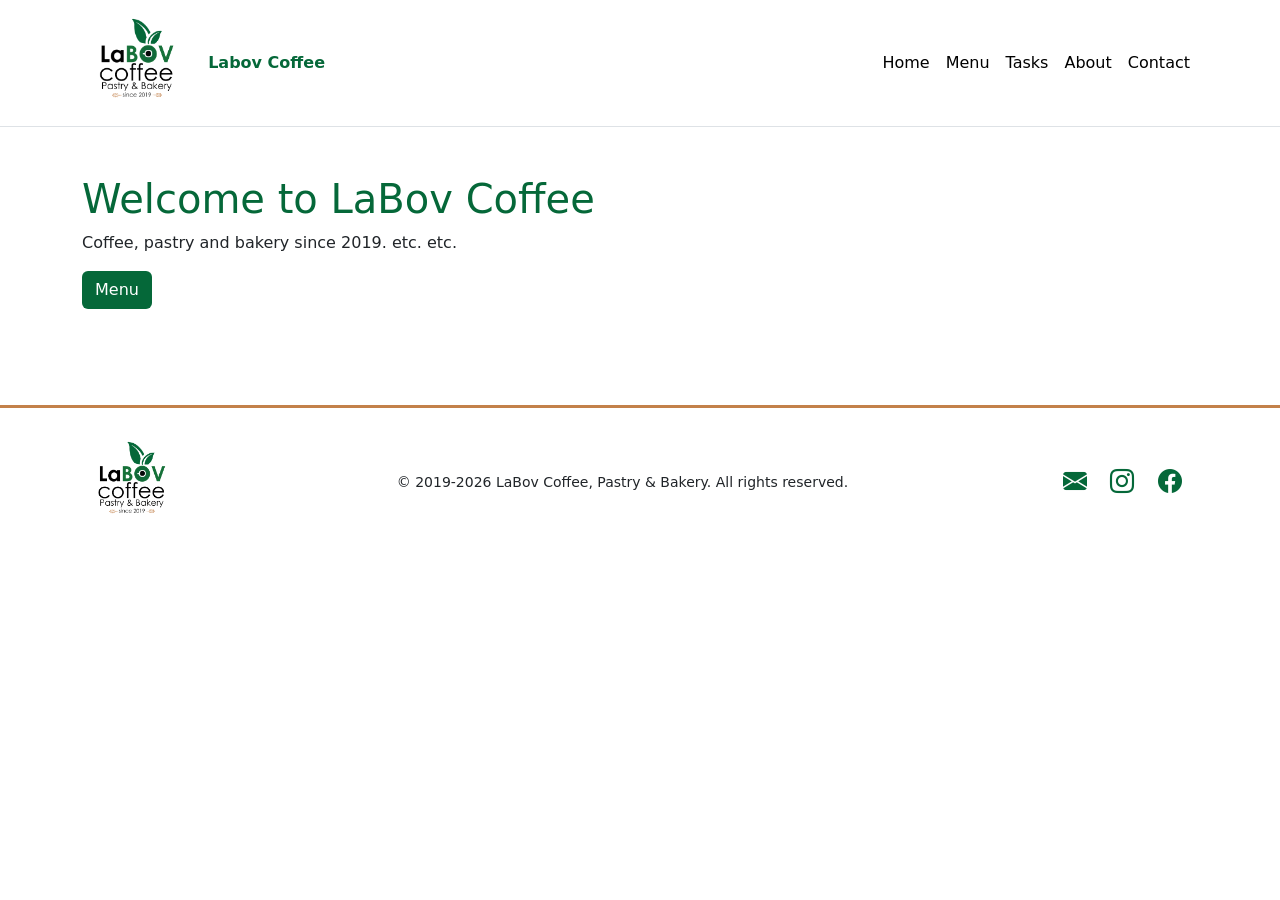
==== index.html @ b862be47 "Header_Footer to js" ====
<!DOCTYPE html>
<html lang="en">
<head>
    <meta charset="UTF-8">
    <meta name="viewport" content="width=device-width, initial-scale=1.0">
    <meta name="description" content="LaBov Coffee, Pastry & Bakery since 2019.">
    <meta name="author" content="Sava Boga">
    <title>LaBov Coffee</title>

    <!--Bootstrap css & cnd-->
    <link href="https://cdn.jsdelivr.net/npm/bootstrap@5.3.3/dist/css/bootstrap.min.css" rel="stylesheet">
    <link href="https://cdn.jsdelivr.net/npm/bootstrap-icons@1.11.3/font/bootstrap-icons.css" rel="stylesheet">

    <script src="https://cdn.jsdelivr.net/npm/bootstrap@5.3.3/dist/js/bootstrap.bundle.min.js" defer></script>
    <script src="js/layout.js" defer></script>
    <!-- pare to diko sou css-->
    <link href="css/style.css" rel="stylesheet">

</head>
<body>
    <!--it takes it from layout.js-->
    <header id="site-header"></header>

    <main class="container py-5">
        <h1 class="text-labov">Welcome to LaBov Coffee</h1>
        <p> Coffee, pastry and bakery since 2019. etc. etc.</p>
        <a href="menu.html" class="btn btn-menu">Menu</a>
    </main>
    <!--it takes it from layout.js-->
    <footer id="site-footer" class="bg-white"><!--<footer class="labov-footer bg-white py-4 mt-5">--></footer>

</body>
</html>
---- css/style.css ----
/* naming the colors*/
:root {
    --labov_green: #056839;
    --labov_green_light: #167139;
    --labov_gold: #c3814a;
    --labov_black: #000000;
}
.text-labov {
    color: var(--labov_green);
}
.text-gold {
    color: var(--labov_gold);
}

.btn-menu {
    background-color: var(--labov_green);
    color: #ffffff;
}
.btn-menu:hover {
    background-color: var(--labov_green_light);
    border-color: var(--labov_gold);
    color: #ffffff;
}

/*header*/
#site-header {
    position:sticky;
    top: 0;
    z-index:1020;
}

.labov-navbar .nav-link {
    color: var(--labov_black);
}

.labov-navbar .nav-link:hover {
    color: var(--labov_green_light);
}

.labov-navbar .nav-link.active {
    color: var(--labov_green);
    font-weight: bold;
    border-bottom: 2.5px solid var(--labov_gold);
}

/*footer*/
#site-footer {
    border-top: 3px solid var(--labov_gold);
    padding: 1.5rem 0;
    margin-top: 3rem;
}

.footer-link {
    color: var(--labov_green);
}

.footer-link:hover {
    color: var(--labov_gold);
}
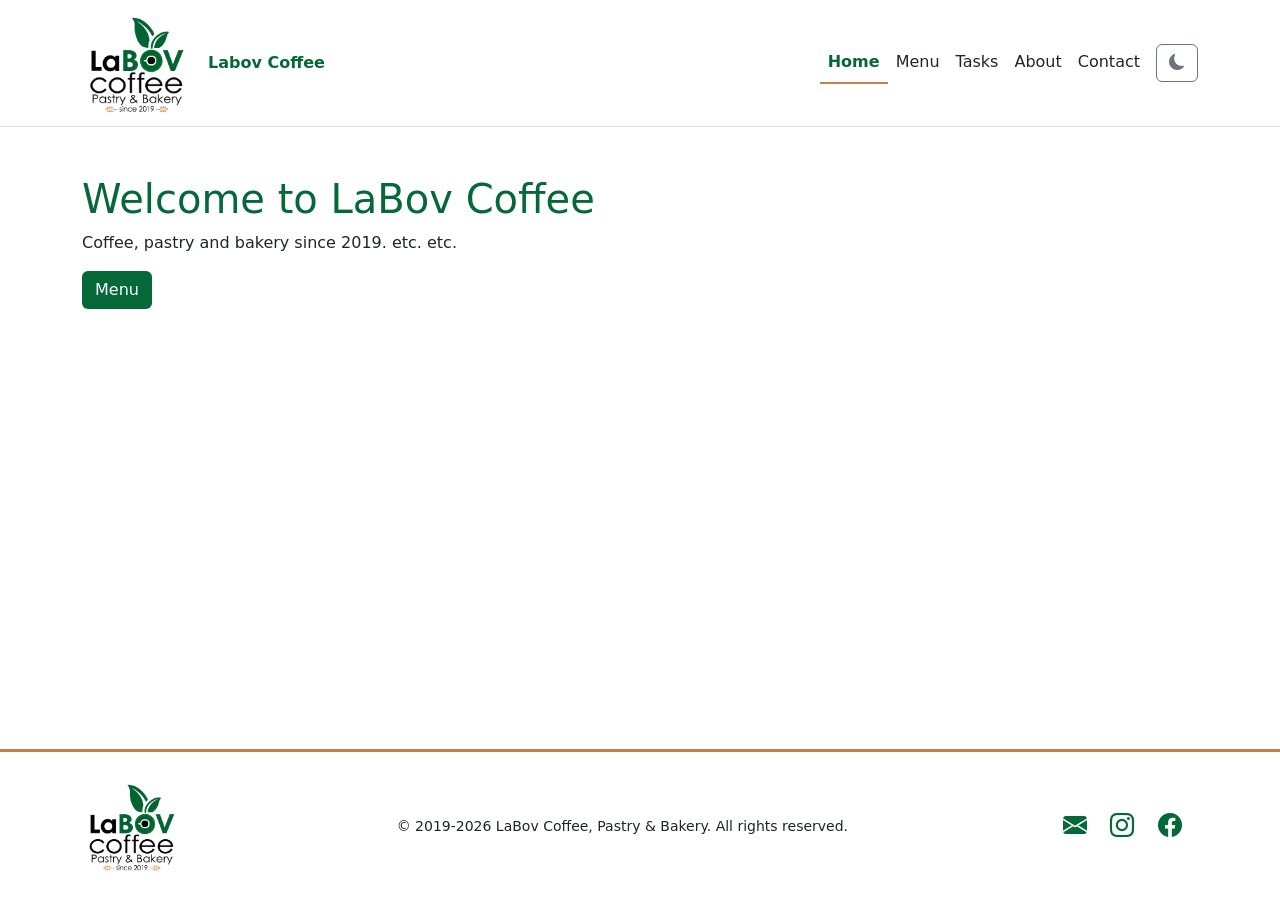
==== commit 5dcc6177: "Dark Mode Implementation" ====
--- a/index.html
+++ b/index.html
@@ -5,15 +5,19 @@
     <meta name="viewport" content="width=device-width, initial-scale=1.0">
     <meta name="description" content="LaBov Coffee, Pastry & Bakery since 2019.">
     <meta name="author" content="Sava Boga">
+
+    <!--logo on top-->
     <title>LaBov Coffee</title>
 
     <!--Bootstrap css & cnd-->
     <link href="https://cdn.jsdelivr.net/npm/bootstrap@5.3.3/dist/css/bootstrap.min.css" rel="stylesheet">
     <link href="https://cdn.jsdelivr.net/npm/bootstrap-icons@1.11.3/font/bootstrap-icons.css" rel="stylesheet">
+    <script src="https://cdn.jsdelivr.net/npm/bootstrap@5.3.3/dist/js/bootstrap.bundle.min.js" defer></script>
 
-    <script src="https://cdn.jsdelivr.net/npm/bootstrap@5.3.3/dist/js/bootstrap.bundle.min.js" defer></script>
+    <!-- retrieve our own js-->
     <script src="js/layout.js" defer></script>
-    <!-- pare to diko sou css-->
+
+    <!-- retrieve our own css-->
     <link href="css/style.css" rel="stylesheet">
 
 </head>
@@ -27,7 +31,7 @@
         <a href="menu.html" class="btn btn-menu">Menu</a>
     </main>
     <!--it takes it from layout.js-->
-    <footer id="site-footer" class="bg-white"><!--<footer class="labov-footer bg-white py-4 mt-5">--></footer>
+    <footer id="site-footer"></footer>
 
 </body>
 </html>
--- a/css/style.css
+++ b/css/style.css
@@ -5,9 +5,15 @@
     --labov_gold: #c3814a;
     --labov_black: #000000;
 }
+
 .text-labov {
     color: var(--labov_green);
 }
+
+[data-bs-theme="dark"] .text-labov {
+    color: var(--labov_green);
+}
+
 .text-gold {
     color: var(--labov_gold);
 }
@@ -22,6 +28,7 @@
     color: #ffffff;
 }
 
+
 /*header*/
 #site-header {
     position:sticky;
@@ -30,11 +37,15 @@
 }
 
 .labov-navbar .nav-link {
-    color: var(--labov_black);
+    color: var(--bs-body-color);
 }
 
 .labov-navbar .nav-link:hover {
     color: var(--labov_green_light);
+}
+
+[data-bs-theme="dark"] .labov-navbar .nav-link:hover {
+    color: var(--labov_gold);
 }
 
 .labov-navbar .nav-link.active {
@@ -43,8 +54,13 @@
     border-bottom: 2.5px solid var(--labov_gold);
 }
 
-/*footer*/
+[data-theme="dark"] .labov-navbar .nav-link.active {
+    color: var(--labov_gold);
+}
+
+/* footer */
 #site-footer {
+    background-color: var(--bs-body-bg);
     border-top: 3px solid var(--labov_gold);
     padding: 1.5rem 0;
     margin-top: 3rem;
@@ -56,4 +72,15 @@
 
 .footer-link:hover {
     color: var(--labov_gold);
+}
+
+/* push the footer to the end*/
+body {
+    display: flex;
+    flex-direction: column;
+    min-height: 100vh;
+}
+
+main {
+    flex-grow: 1;
 }
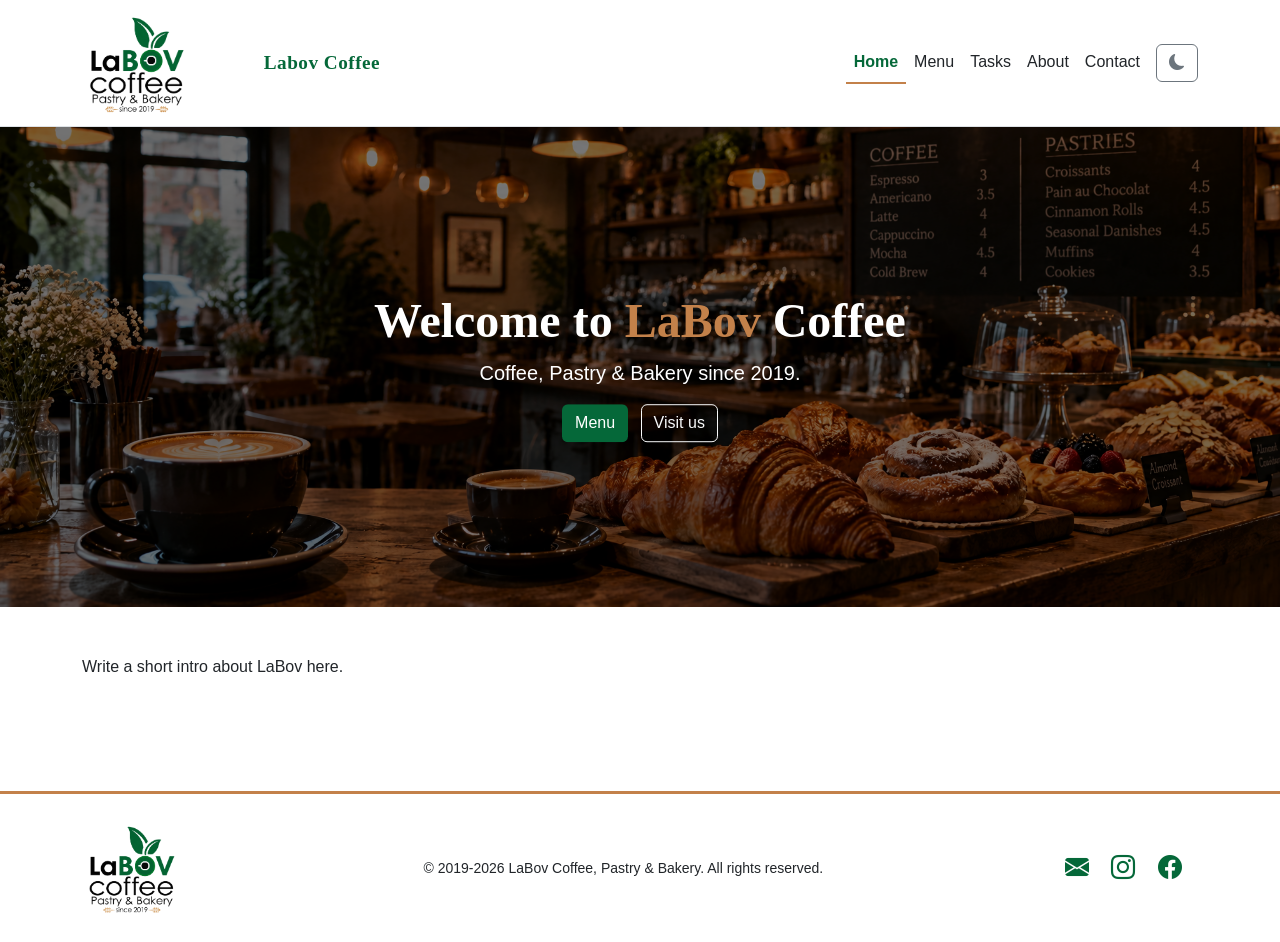
==== commit f89601b6: "Index Banner and Polishing" ====
--- a/index.html
+++ b/index.html
@@ -25,10 +25,24 @@
     <!--it takes it from layout.js-->
     <header id="site-header"></header>
 
-    <main class="container py-5">
-        <h1 class="text-labov">Welcome to LaBov Coffee</h1>
-        <p> Coffee, pastry and bakery since 2019. etc. etc.</p>
-        <a href="menu.html" class="btn btn-menu">Menu</a>
+    <main>
+        <!--Banner-->
+        <section class="position-relative">
+            <img src="img/banner.png" class="img-fluid w-100 d-block" alt="Coffee and pastries at LaBov Coffee">
+            <!--dark layer -->
+            <div class="banner position-absolute top-0 start-0 w-100 h-100"></div>
+            <!--centered-->
+            <div class="position-absolute top-50 start-50 translate-middle text-center text-white w-100 px-3">
+                <h1 class="display-5 fw-bold">Welcome to <span class="text-gold">LaBov</span> Coffee</h1>
+                <p class="lead d-none d-md-block">Coffee, Pastry & Bakery since 2019.</p>
+                <a href="menu.html" class="btn btn-menu me-2">Menu</a>
+                <a href="contact.html" class="btn btn-outline-light">Visit us</a>
+            </div>
+        </section>
+
+        <section class="container py-5">
+            <p> Write a short intro about LaBov here. </p>
+        </section>
     </main>
     <!--it takes it from layout.js-->
     <footer id="site-footer"></footer>
--- a/css/style.css
+++ b/css/style.css
@@ -11,7 +11,7 @@
 }
 
 [data-bs-theme="dark"] .text-labov {
-    color: var(--labov_green);
+    color: var(--labov_green_light);
 }
 
 .text-gold {
@@ -28,12 +28,28 @@
     color: #ffffff;
 }
 
+/* banner */
+
+.banner {
+    background-color: #00000080;
+}
+
 
 /*header*/
 #site-header {
     position:sticky;
     top: 0;
     z-index:1020;
+}
+/* text next to logo*/
+
+.labov-navbar .navbar-text {
+    margin-left: 5%;
+
+    font-family: Georgia, serif;
+    font-size: 1.2rem;
+    font-weight: bold;
+    letter-spacing: 0.5px;
 }
 
 .labov-navbar .nav-link {
@@ -54,7 +70,7 @@
     border-bottom: 2.5px solid var(--labov_gold);
 }
 
-[data-theme="dark"] .labov-navbar .nav-link.active {
+[data-bs-theme="dark"] .labov-navbar .nav-link.active {
     color: var(--labov_gold);
 }
 
@@ -83,4 +99,15 @@
 
 main {
     flex-grow: 1;
+}
+
+/*headings*/
+h1, h2, h3 {
+    font-family: Georgia, serif;
+}
+
+/*normal text*/
+/* Normal text */
+body {
+    font-family: Arial, sans-serif;
 }
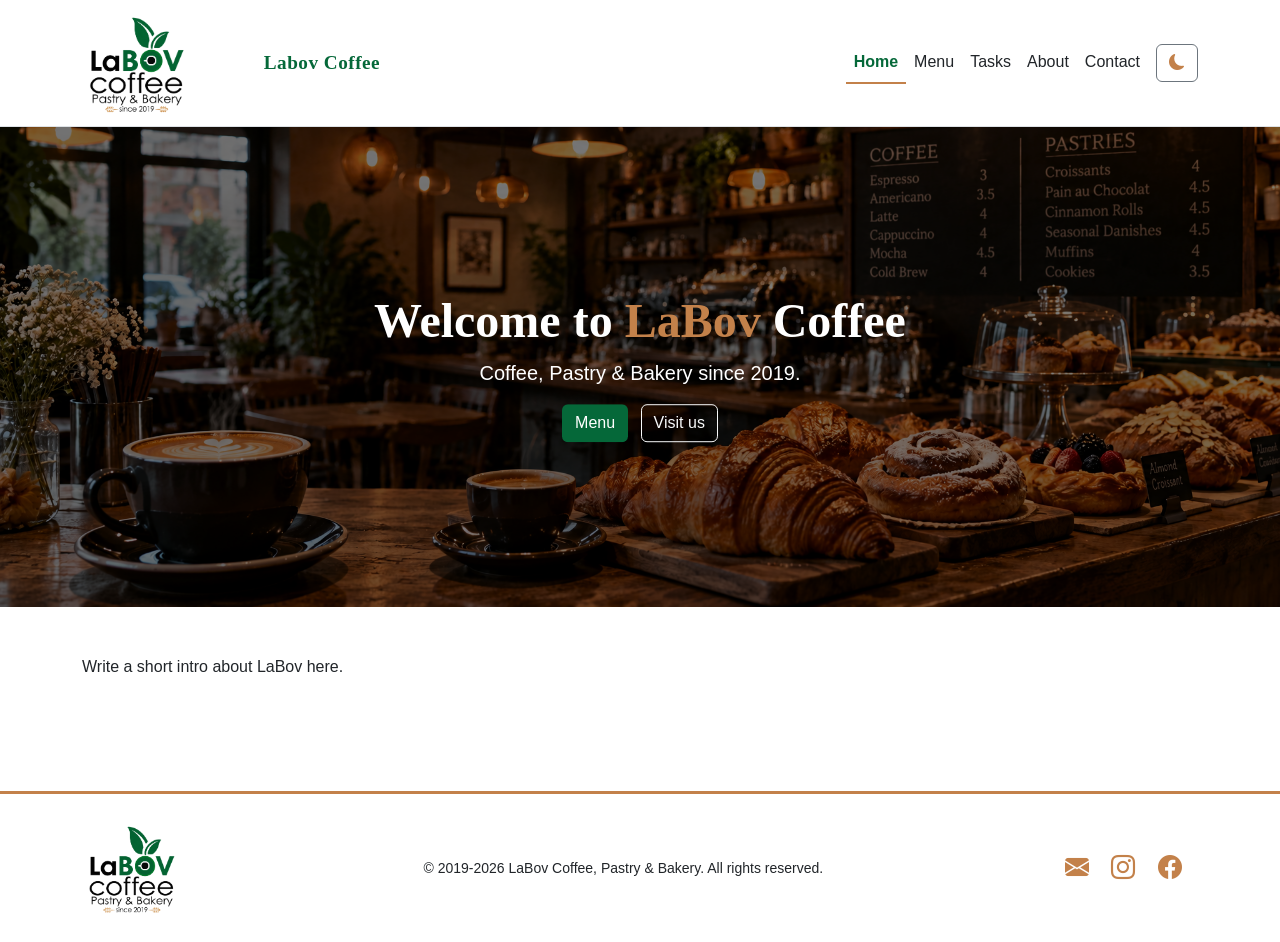
==== commit ebbcb684: "Menu" ====
--- a/index.html
+++ b/index.html
@@ -5,9 +5,7 @@
     <meta name="viewport" content="width=device-width, initial-scale=1.0">
     <meta name="description" content="LaBov Coffee, Pastry & Bakery since 2019.">
     <meta name="author" content="Sava Boga">
-
-    <!--logo on top-->
-    <title>LaBov Coffee</title>
+    <title>Home | LaBov Coffee</title>
 
     <!--Bootstrap css & cnd-->
     <link href="https://cdn.jsdelivr.net/npm/bootstrap@5.3.3/dist/css/bootstrap.min.css" rel="stylesheet">
--- a/css/style.css
+++ b/css/style.css
@@ -4,6 +4,24 @@
     --labov_green_light: #167139;
     --labov_gold: #c3814a;
     --labov_black: #000000;
+}
+
+/* push the footer to the end*/
+body {
+    /*font*/
+    font-family: Arial, sans-serif;
+    display: flex;
+    flex-direction: column;
+    min-height: 100vh;
+}
+
+main {
+    flex-grow: 1;
+}
+
+/*headings*/
+h1, h2, h3 {
+    font-family: Georgia, serif;
 }
 
 .text-labov {
@@ -18,6 +36,7 @@
     color: var(--labov_gold);
 }
 
+/* buttons */
 .btn-menu {
     background-color: var(--labov_green);
     color: #ffffff;
@@ -31,9 +50,8 @@
 /* banner */
 
 .banner {
-    background-color: #00000080;
+    background-color: #00000080; /* the 80 is the alpha value (transparency) */
 }
-
 
 /*header*/
 #site-header {
@@ -45,7 +63,6 @@
 
 .labov-navbar .navbar-text {
     margin-left: 5%;
-
     font-family: Georgia, serif;
     font-size: 1.2rem;
     font-weight: bold;
@@ -74,6 +91,33 @@
     color: var(--labov_gold);
 }
 
+/*Icons in dark/light mode*/
+
+
+.bi,
+.bi.text-gold {
+    color: var(--labov_gold);
+}
+
+[data-bs-theme="dark"] .bi,
+[data-bs-theme="dark"] .bi.text-gold {
+    color: var(--labov_green_light);
+}
+
+/*contact us*/
+
+.opening-hours {
+    line-height: 1.6;
+}
+.opening-hours span {
+    display: inline-block;
+    width: 85px;
+}
+
+.bi-clock-fill {
+    margin-top: 4px;
+}
+
 /* footer */
 #site-footer {
     background-color: var(--bs-body-bg);
@@ -86,28 +130,10 @@
     color: var(--labov_green);
 }
 
+[data-bs-theme="dark"] .footer-link {
+    color: var(--labov_green_light);
+}
+
 .footer-link:hover {
     color: var(--labov_gold);
-}
-
-/* push the footer to the end*/
-body {
-    display: flex;
-    flex-direction: column;
-    min-height: 100vh;
-}
-
-main {
-    flex-grow: 1;
-}
-
-/*headings*/
-h1, h2, h3 {
-    font-family: Georgia, serif;
-}
-
-/*normal text*/
-/* Normal text */
-body {
-    font-family: Arial, sans-serif;
 }
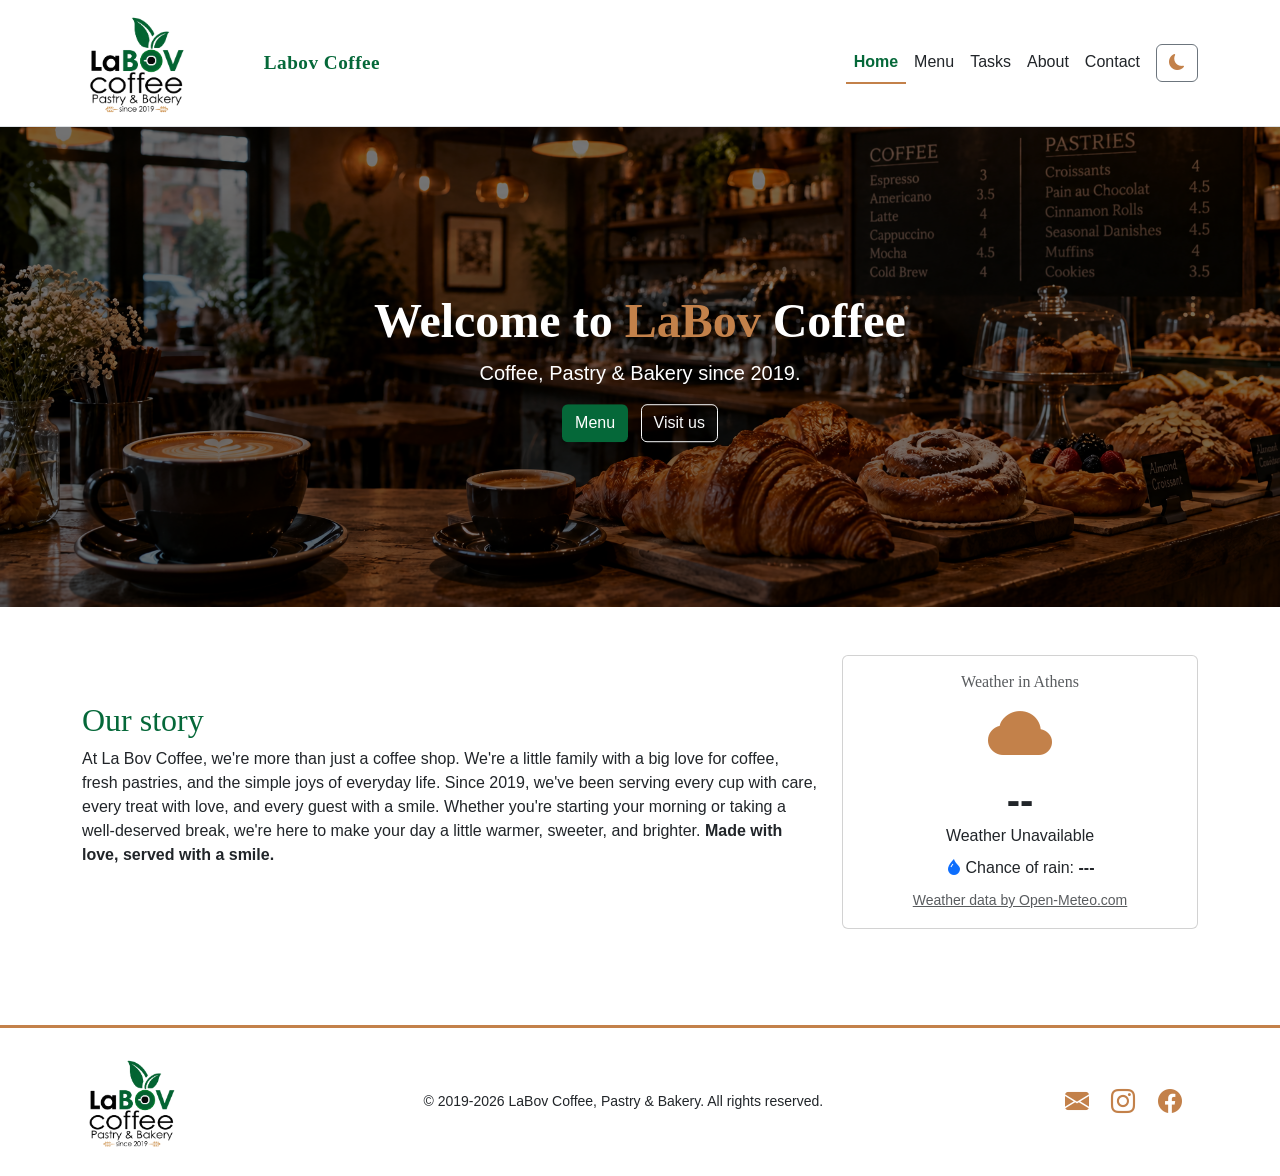
==== commit f5773e97: "Refining Index" ====
--- a/index.html
+++ b/index.html
@@ -14,6 +14,7 @@
 
     <!-- retrieve our own js-->
     <script src="js/layout.js" defer></script>
+    <script src="js/weather.js" defer></script>
 
     <!-- retrieve our own css-->
     <link href="css/style.css" rel="stylesheet">
@@ -37,9 +38,27 @@
                 <a href="contact.html" class="btn btn-outline-light">Visit us</a>
             </div>
         </section>
-
         <section class="container py-5">
-            <p> Write a short intro about LaBov here. </p>
+            <div class="row align-items-center g-4">
+                <div class="col-md-8">
+                    <h2 class="text-labov">Our story</h2>
+                    <p>At La Bov Coffee, we're more than just a coffee shop. We're a little family with a big love for coffee, fresh pastries, and the simple joys of everyday life. Since 2019, we've been serving every cup with care, every treat with love, and every guest with a smile. Whether you're starting your morning or taking a well-deserved break, we're here to make your day a little warmer, sweeter, and brighter. <b>Made with love, served with a smile.</b></p>
+                </div>
+            <!--weather tab-->
+                <div class="col-md-4">
+                    <div class="card text-center">
+                        <div class="card-body">
+                            <h2 class="fs-6 text-body-secondary">Weather in Athens</h2>
+                            <i id="weather_icon" class="bi bi-cloud-fill display-3 text-gold"></i>
+                            <p id="weather_temp" class="display-6 fw-bold mb-0">--</p>
+                            <p id="weather_desc" class="mb-2">Loading...</p>
+                            <p class="mb-2"><i class="bi bi-droplet-fill text-primary me-1"></i>Chance of rain: <strong id="weather_rain">---</strong></p>
+                            <p id="weather_tip" class="small mb-2"></p>
+                            <a href="https://open-meteo.com/" target="_blank" class="small text text-body-secondary">Weather data by Open-Meteo.com</a>
+                        </div>
+                    </div>
+                </div>
+            </div>
         </section>
     </main>
     <!--it takes it from layout.js-->
--- a/css/style.css
+++ b/css/style.css
@@ -93,7 +93,6 @@
 
 /*Icons in dark/light mode*/
 
-
 .bi,
 .bi.text-gold {
     color: var(--labov_gold);
@@ -102,6 +101,27 @@
 [data-bs-theme="dark"] .bi,
 [data-bs-theme="dark"] .bi.text-gold {
     color: var(--labov_green_light);
+}
+
+/*menu*/
+.menu-price {
+    color: var(--labov_green);
+    font-weight: bold;
+    white-space: nowrap;
+}
+
+[data-bs-theme="dark"] .menu-price {
+    color: var(--labov_gold);
+}
+
+.accordion {
+    --bs-accordion-active-color: var(--labov_green);
+    --bs-accordion-active-bg: rgba(5, 104, 57, 0.08);
+}
+
+[data-bs-theme="dark"] .accordion {
+    --bs-accordion-active-color: var(--labov_gold);
+    --bs-accordion-active-bg: rgba(195, 129, 74, 0.12);
 }
 
 /*contact us*/
@@ -117,6 +137,7 @@
 .bi-clock-fill {
     margin-top: 4px;
 }
+
 
 /* footer */
 #site-footer {
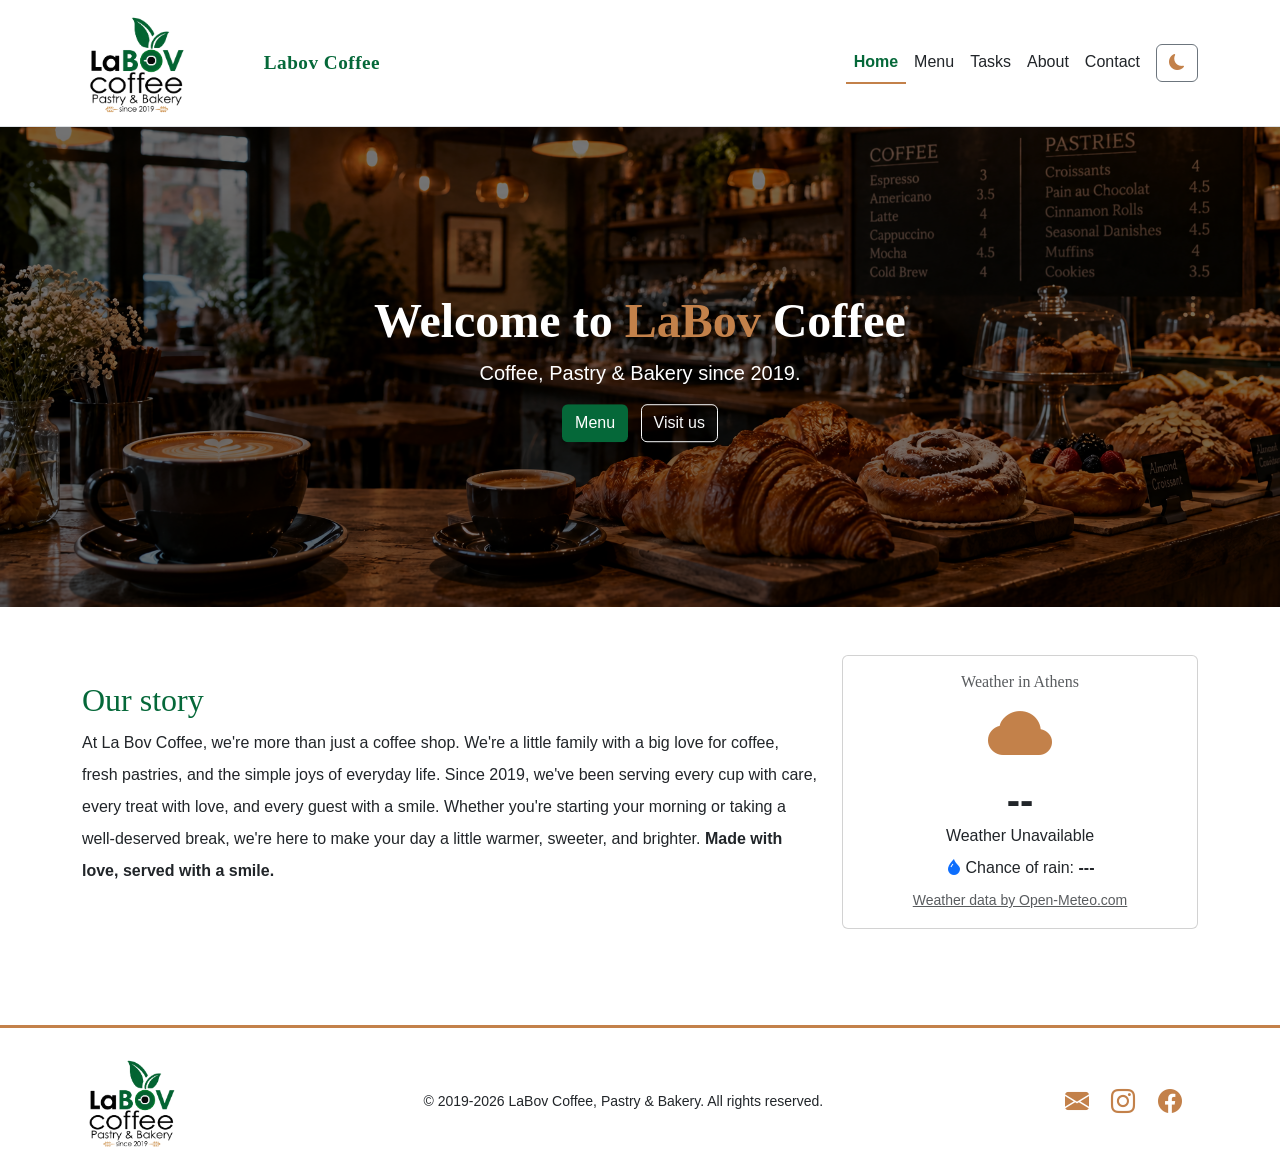
==== commit 02feb5c1: "About page" ====
--- a/index.html
+++ b/index.html
@@ -42,7 +42,7 @@
             <div class="row align-items-center g-4">
                 <div class="col-md-8">
                     <h2 class="text-labov">Our story</h2>
-                    <p>At La Bov Coffee, we're more than just a coffee shop. We're a little family with a big love for coffee, fresh pastries, and the simple joys of everyday life. Since 2019, we've been serving every cup with care, every treat with love, and every guest with a smile. Whether you're starting your morning or taking a well-deserved break, we're here to make your day a little warmer, sweeter, and brighter. <b>Made with love, served with a smile.</b></p>
+                    <p class="lh-lg">At La Bov Coffee, we're more than just a coffee shop. We're a little family with a big love for coffee, fresh pastries, and the simple joys of everyday life. Since 2019, we've been serving every cup with care, every treat with love, and every guest with a smile. Whether you're starting your morning or taking a well-deserved break, we're here to make your day a little warmer, sweeter, and brighter. <b>Made with love, served with a smile.</b></p>
                 </div>
             <!--weather tab-->
                 <div class="col-md-4">
--- a/css/style.css
+++ b/css/style.css
@@ -1,9 +1,12 @@
 /* naming the colors*/
 :root {
     --labov_green: #056839;
-    --labov_green_light: #167139;
+    --labov_green_light: #0ed35b;
+    --labov_green_dm: #00c96c;
     --labov_gold: #c3814a;
     --labov_black: #000000;
+
+    --bs-body-font-family: Arial, sans-serif;
 }
 
 /* push the footer to the end*/
@@ -20,7 +23,7 @@
 }
 
 /*headings*/
-h1, h2, h3 {
+h1, h2, h3, h4, h5, h6 {
     font-family: Georgia, serif;
 }
 
@@ -29,7 +32,7 @@
 }
 
 [data-bs-theme="dark"] .text-labov {
-    color: var(--labov_green_light);
+    color: var(--labov_green_dm);
 }
 
 .text-gold {
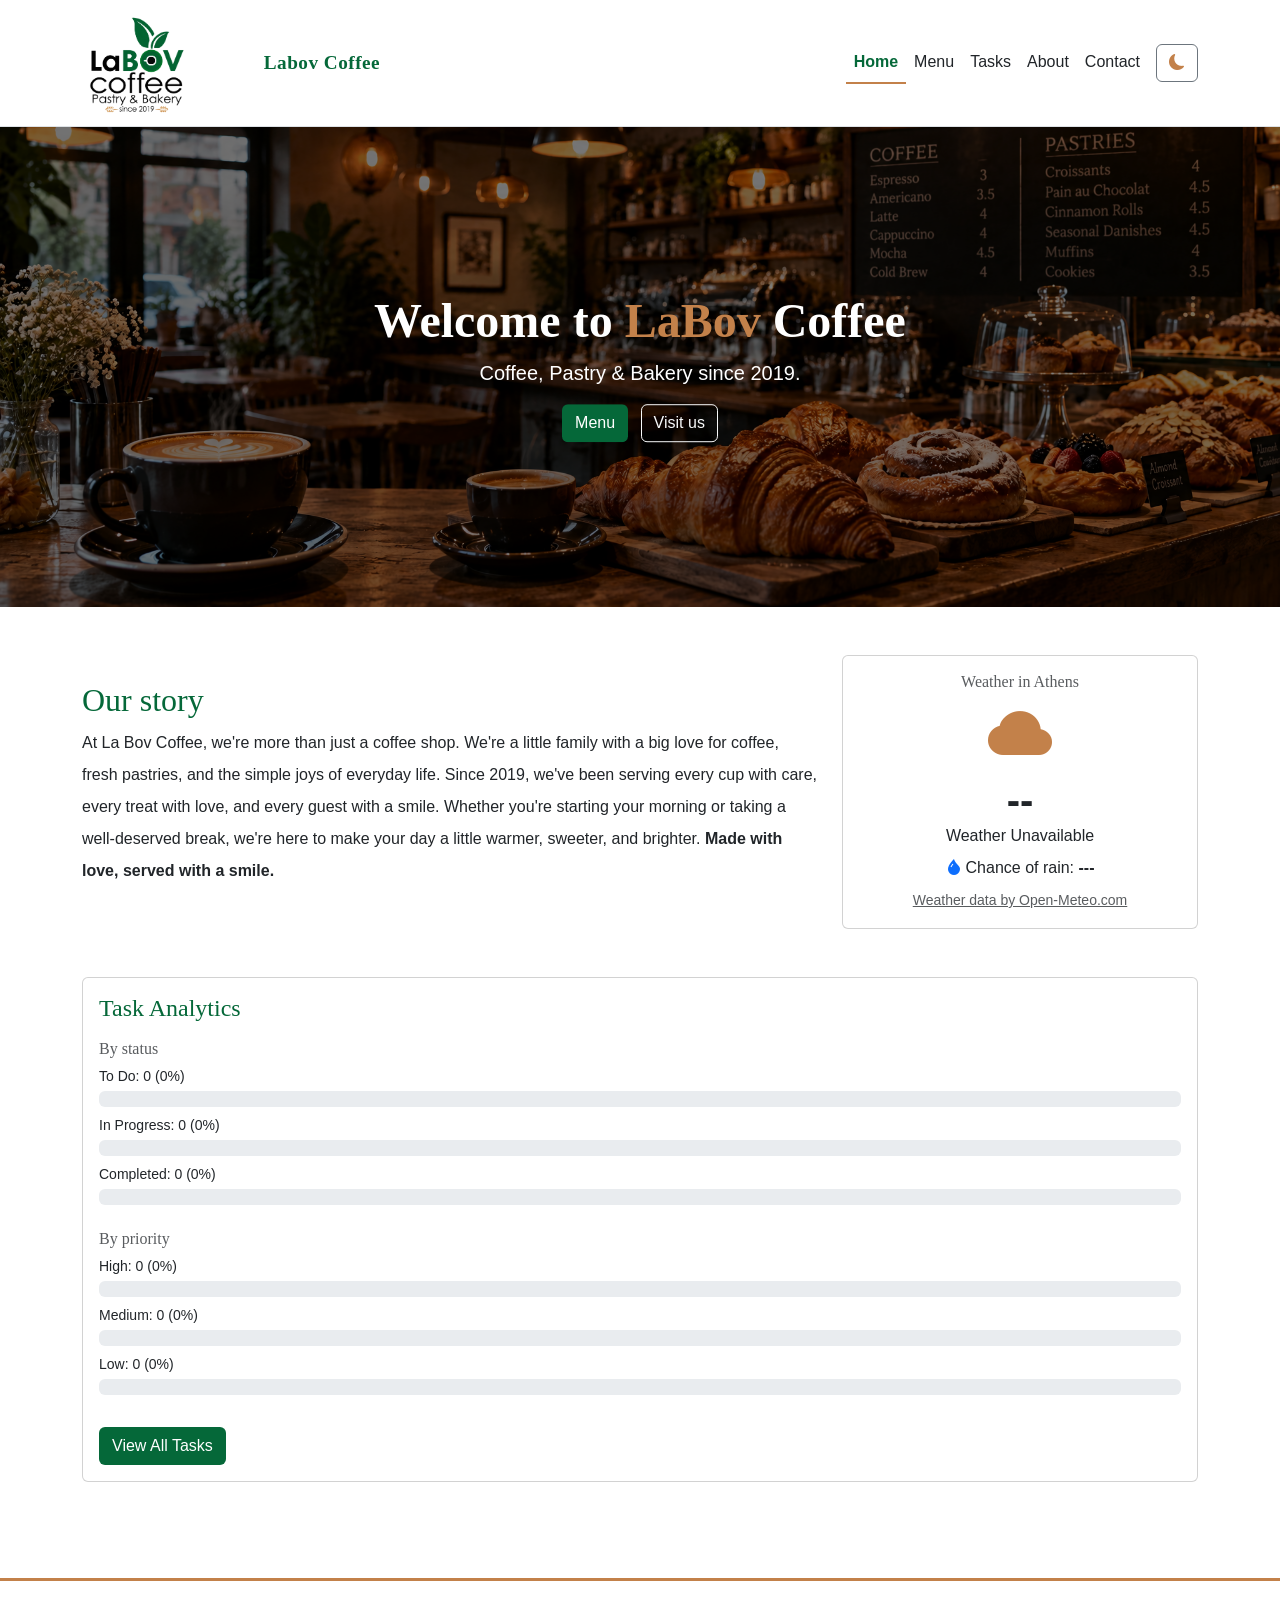
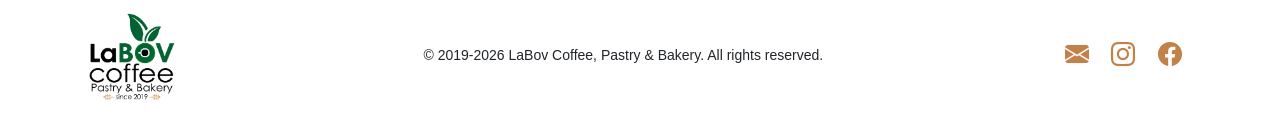
==== commit 35148c49: "Final" ====
--- a/index.html
+++ b/index.html
@@ -14,7 +14,9 @@
 
     <!-- retrieve our own js-->
     <script src="js/layout.js" defer></script>
+    <script src="js/storage.js" defer></script>
     <script src="js/weather.js" defer></script>
+    <script src="js/tasks.js" defer></script>
 
     <!-- retrieve our own css-->
     <link href="css/style.css" rel="stylesheet">
@@ -27,7 +29,7 @@
     <main>
         <!--Banner-->
         <section class="position-relative">
-            <img src="img/banner.png" class="img-fluid w-100 d-block" alt="Coffee and pastries at LaBov Coffee">
+            <img src="img/other/banner.png" class="img-fluid w-100 d-block" alt="Coffee and pastries at LaBov Coffee">
             <!--dark layer -->
             <div class="banner position-absolute top-0 start-0 w-100 h-100"></div>
             <!--centered-->
@@ -60,6 +62,21 @@
                 </div>
             </div>
         </section>
+        <!-- Task Analytics -->
+        <section class="container pb-5">
+            <div class="card">
+                <div class="card-body">
+                    <h2 class="fs-4 text-labov">Task Analytics</h2>
+
+                    <h3 class="fs-6 text-body-secondary mt-3">By status</h3>
+                    <div id="status_bars"></div>
+
+                    <h3 class="fs-6 text-body-secondary mt-4">By priority</h3>
+                    <div id="priority_bars"></div>
+                    <a href="tasks.html" class="btn btn-menu mt-4">View All Tasks</i></a>
+                </div>
+            </div>
+        </section>
     </main>
     <!--it takes it from layout.js-->
     <footer id="site-footer"></footer>
